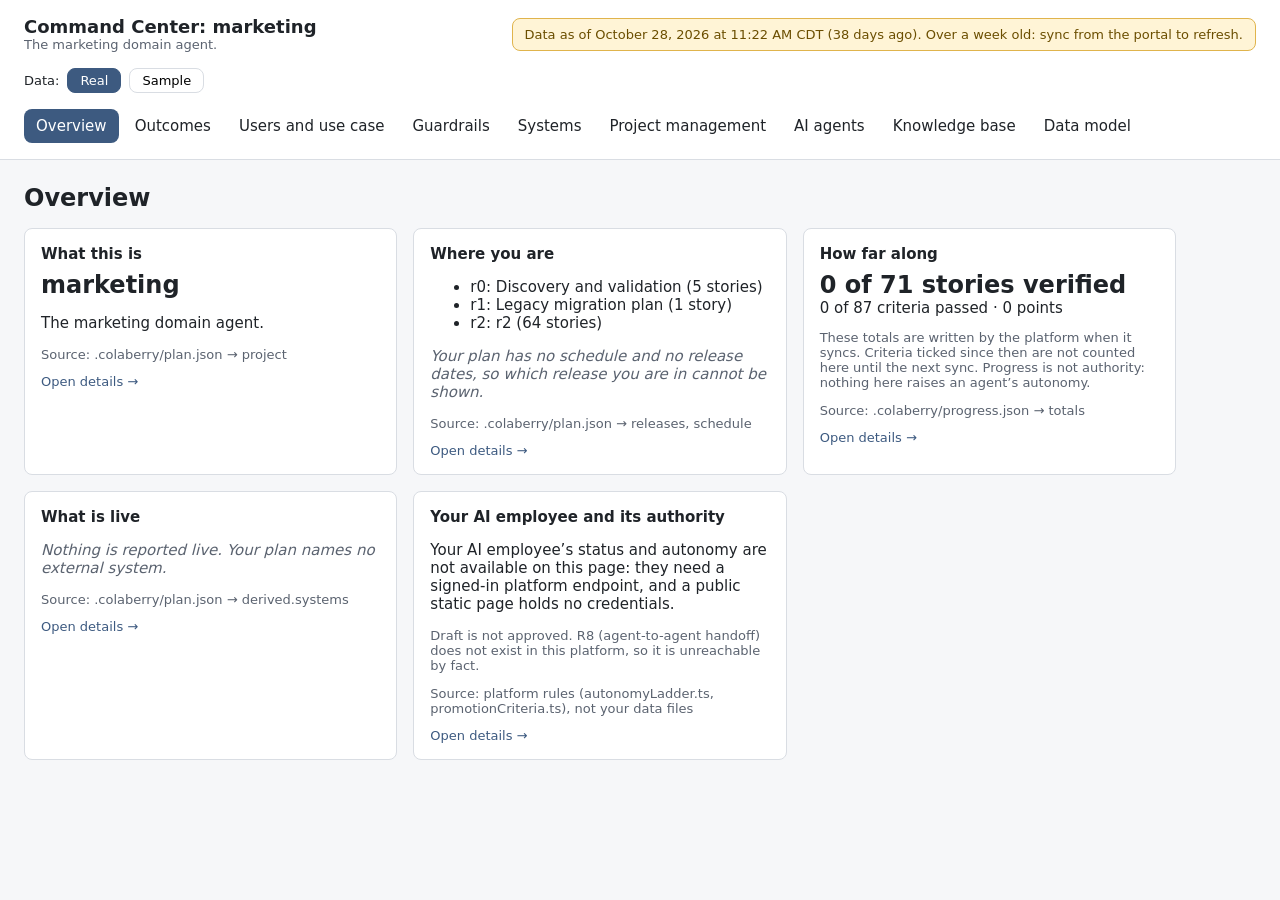
==== index.html @ 94a4d1ff "STORY-000: build the Command Center Static nine-tab Command Center with index.html at the repo root," ====
<!doctype html>
<html lang="en">
<head>
  <meta charset="utf-8">
  <meta name="viewport" content="width=device-width, initial-scale=1">
  <title>Command Center: Marketing Intelligence &amp; Brand</title>
  <link rel="stylesheet" href="assets/tokens.css">
  <link rel="stylesheet" href="assets/app.css">
</head>
<body>
  <div id="app"><p style="padding:24px">Loading the Command Center…</p></div>
  <noscript><p style="padding:24px">The Command Center needs JavaScript to read its data files.</p></noscript>
  <script src="assets/data.js"></script>
  <script src="assets/sample.js"></script>
  <script src="assets/ui.js"></script>
  <script src="assets/chat.js"></script>
  <script src="assets/tabs-plan.js"></script>
  <script src="assets/tabs-work.js"></script>
  <script src="assets/app.js"></script>
</body>
</html>
---- assets/tokens.css ----
/*
 * Design tokens: the ONLY place colours, spacing and type are defined.
 * No brand colours have been chosen for this project yet, so this is a neutral palette.
 * Changing the brand later means editing this file and nothing else.
 */
:root {
  --color-bg: #f6f7f9;
  --color-surface: #ffffff;
  --color-border: #d9dde3;
  --color-text: #1f2328;
  --color-text-muted: #5b6370;
  --color-accent: #3d5a80;
  --color-accent-text: #ffffff;

  /* Status colours. Grey means "unknown", never "fine". */
  --color-status-unknown: #8a919c;
  --color-warning-bg: #fff4d6;
  --color-warning-border: #e0b44c;
  --color-warning-text: #6b4e00;
  --color-error-bg: #fde8e8;
  --color-error-border: #d97070;
  --color-error-text: #7a1f1f;
  --color-sample-bg: #fdeaf3;
  --color-sample-border: #c2457f;
  --color-sample-text: #7a1f4b;
  --color-info-bg: #e9eef6;
  --color-info-border: #9fb1cc;

  --space-1: 4px;
  --space-2: 8px;
  --space-3: 12px;
  --space-4: 16px;
  --space-6: 24px;
  --space-8: 32px;

  --radius: 8px;
  --font-body: system-ui, -apple-system, "Segoe UI", Roboto, sans-serif;
  --font-mono: ui-monospace, "Cascadia Mono", Consolas, monospace;
  --text-sm: 13px;
  --text-md: 15px;
  --text-lg: 18px;
  --text-xl: 24px;
}
---- assets/app.css ----
/* Layout and components. Colours come only from tokens.css. */
* { box-sizing: border-box; }
body {
  margin: 0;
  font-family: var(--font-body);
  font-size: var(--text-md);
  color: var(--color-text);
  background: var(--color-bg);
}
a { color: var(--color-accent); }
code { font-family: var(--font-mono); font-size: var(--text-sm); }

.header {
  background: var(--color-surface);
  border-bottom: 1px solid var(--color-border);
  padding: var(--space-4) var(--space-6);
}
.header-top { display: flex; flex-wrap: wrap; align-items: center; gap: var(--space-4); justify-content: space-between; }
.title { font-size: var(--text-lg); font-weight: 600; margin: 0; }
.subtitle { color: var(--color-text-muted); font-size: var(--text-sm); }

.data-stamp { font-size: var(--text-sm); padding: var(--space-2) var(--space-3); border-radius: var(--radius); border: 1px solid var(--color-border); }
.data-stamp.is-warning { background: var(--color-warning-bg); border-color: var(--color-warning-border); color: var(--color-warning-text); }
.data-stamp.is-error { background: var(--color-error-bg); border-color: var(--color-error-border); color: var(--color-error-text); }

.mode-switch { display: flex; gap: var(--space-2); align-items: center; font-size: var(--text-sm); }
.mode-switch button { border: 1px solid var(--color-border); background: var(--color-surface); padding: var(--space-1) var(--space-3); border-radius: var(--radius); cursor: pointer; font: inherit; }
.mode-switch button[aria-pressed="true"] { background: var(--color-accent); color: var(--color-accent-text); border-color: var(--color-accent); }

.tabs { display: flex; flex-wrap: wrap; gap: var(--space-1); margin-top: var(--space-4); }
.tabs a { text-decoration: none; padding: var(--space-2) var(--space-3); border-radius: var(--radius); color: var(--color-text); }
.tabs a[aria-current="page"] { background: var(--color-accent); color: var(--color-accent-text); }

main { padding: var(--space-6); max-width: 1200px; }
h2 { font-size: var(--text-xl); margin: 0 0 var(--space-4); }

.banner { border-radius: var(--radius); padding: var(--space-3) var(--space-4); margin-bottom: var(--space-4); border: 1px solid var(--color-info-border); background: var(--color-info-bg); }
.banner.is-sample { background: var(--color-sample-bg); border-color: var(--color-sample-border); color: var(--color-sample-text); font-weight: 600; }
.banner.is-error { background: var(--color-error-bg); border-color: var(--color-error-border); color: var(--color-error-text); }

.cards { display: grid; grid-template-columns: repeat(auto-fill, minmax(320px, 1fr)); gap: var(--space-4); }
.card { position: relative; display: block; background: var(--color-surface); border: 1px solid var(--color-border); border-radius: var(--radius); padding: var(--space-4); color: inherit; text-decoration: none; }
.card:hover { border-color: var(--color-accent); }
.card h3 { margin: 0 0 var(--space-2); font-size: var(--text-md); }
.card .more { display: block; margin-top: var(--space-3); font-size: var(--text-sm); color: var(--color-accent); }
.card .source { display: block; margin-top: var(--space-2); font-size: var(--text-sm); color: var(--color-text-muted); }
.sample-tag { position: absolute; top: var(--space-2); right: var(--space-2); background: var(--color-sample-border); color: var(--color-accent-text); font-size: 11px; font-weight: 700; padding: 2px var(--space-2); border-radius: var(--radius); letter-spacing: 0.04em; }

.big { font-size: var(--text-xl); font-weight: 600; }
.muted { color: var(--color-text-muted); font-size: var(--text-sm); }
.empty { color: var(--color-text-muted); font-style: italic; }
.dot { display: inline-block; width: 10px; height: 10px; border-radius: 50%; background: var(--color-status-unknown); margin-right: var(--space-2); vertical-align: middle; }

table { border-collapse: collapse; width: 100%; background: var(--color-surface); }
th, td { text-align: left; padding: var(--space-2) var(--space-3); border-bottom: 1px solid var(--color-border); font-size: var(--text-sm); vertical-align: top; }
.back { display: inline-block; margin-bottom: var(--space-4); }
h3 { font-size: var(--text-md); margin: var(--space-6) 0 var(--space-3); }

.gantt { background: var(--color-surface); border: 1px solid var(--color-border); border-radius: var(--radius); padding: var(--space-3); }
.gantt-row { display: grid; grid-template-columns: 220px 1fr 220px; gap: var(--space-3); align-items: center; padding: var(--space-1) 0; font-size: var(--text-sm); }
.gantt-track { position: relative; height: 14px; background: var(--color-bg); border-radius: var(--radius); }
.gantt-bar { position: absolute; top: 0; height: 14px; background: var(--color-accent); border-radius: var(--radius); }

.chat-panel { background: var(--color-surface); border: 1px solid var(--color-border); border-radius: var(--radius); padding: var(--space-4); }
.chat { display: flex; gap: var(--space-2); }
.chat-input { flex: 1; padding: var(--space-2); border: 1px solid var(--color-border); border-radius: var(--radius); font: inherit; }
.chat button { border: 1px solid var(--color-accent); background: var(--color-accent); color: var(--color-accent-text); border-radius: var(--radius); padding: var(--space-2) var(--space-4); font: inherit; cursor: pointer; }
.chat-answer { margin-top: var(--space-3); }
.placeholder { background: var(--color-surface); border: 1px solid var(--color-border); border-radius: var(--radius); padding: var(--space-6); }
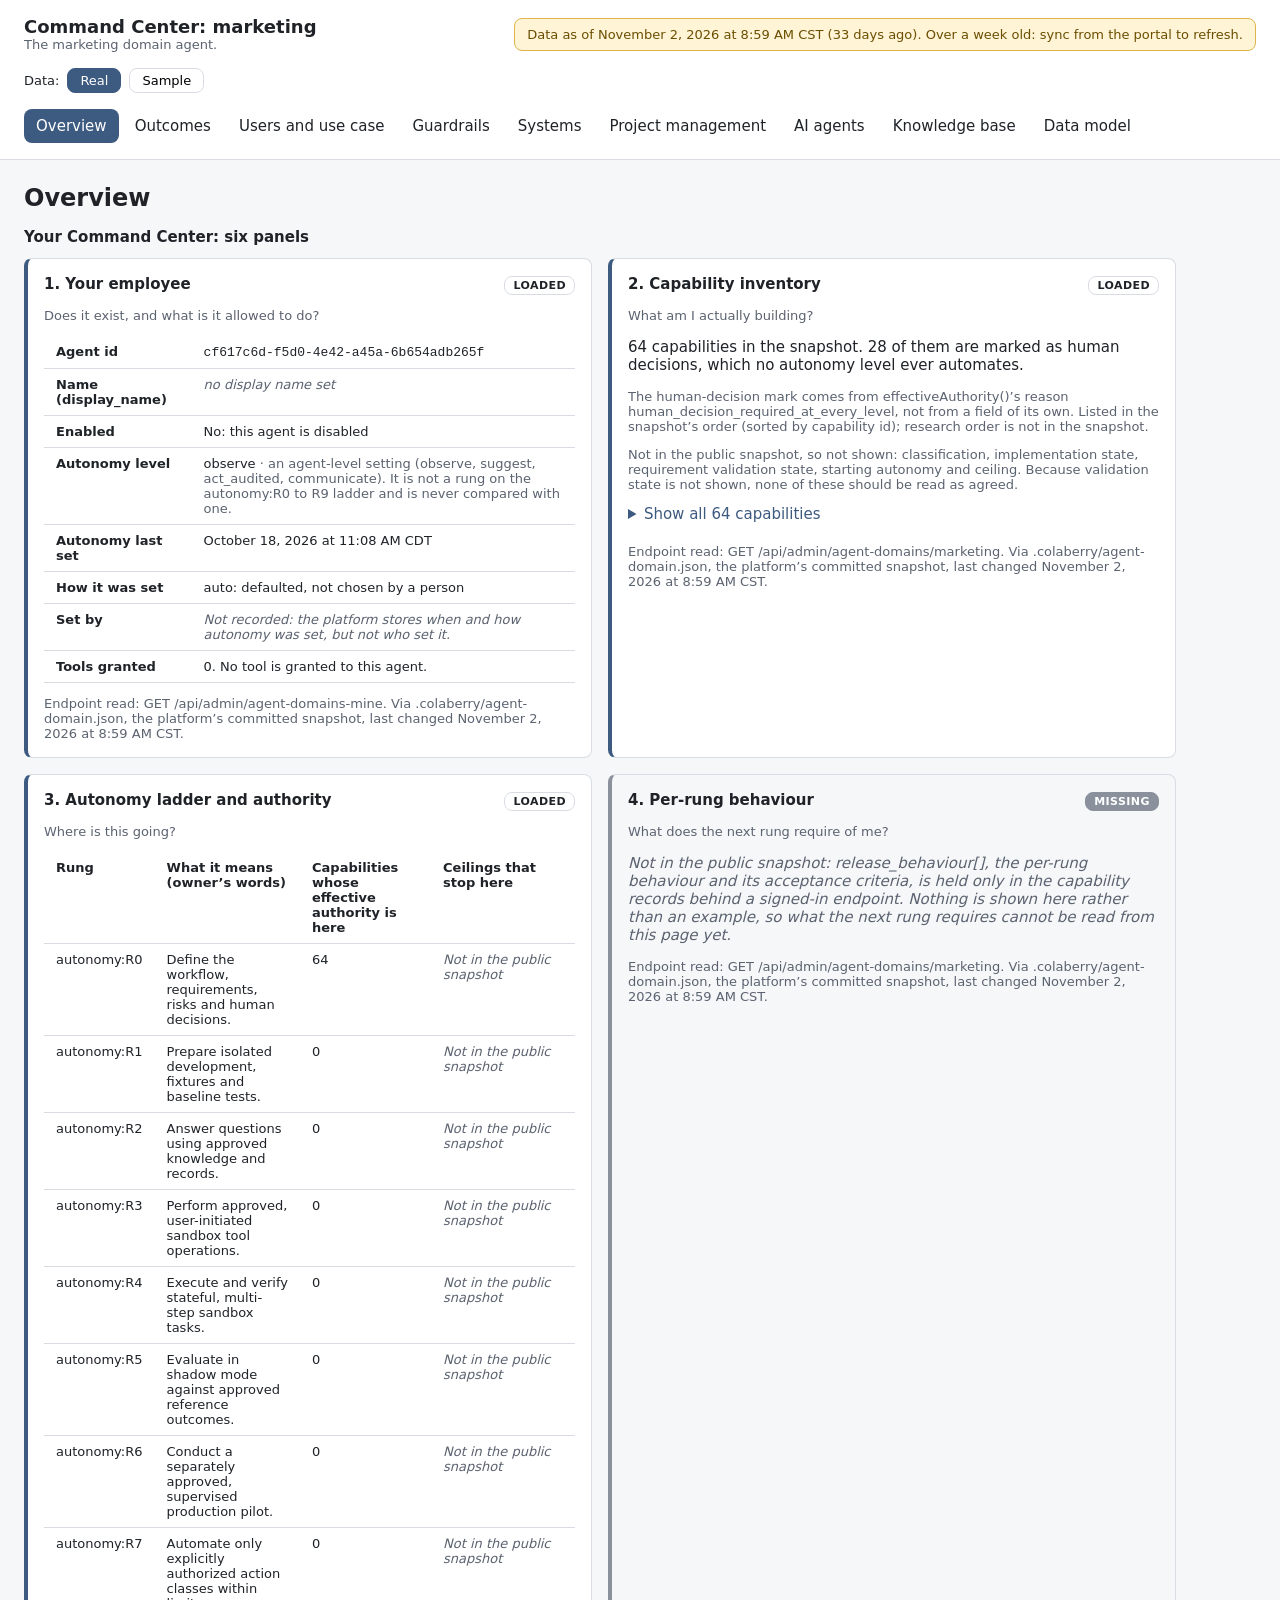
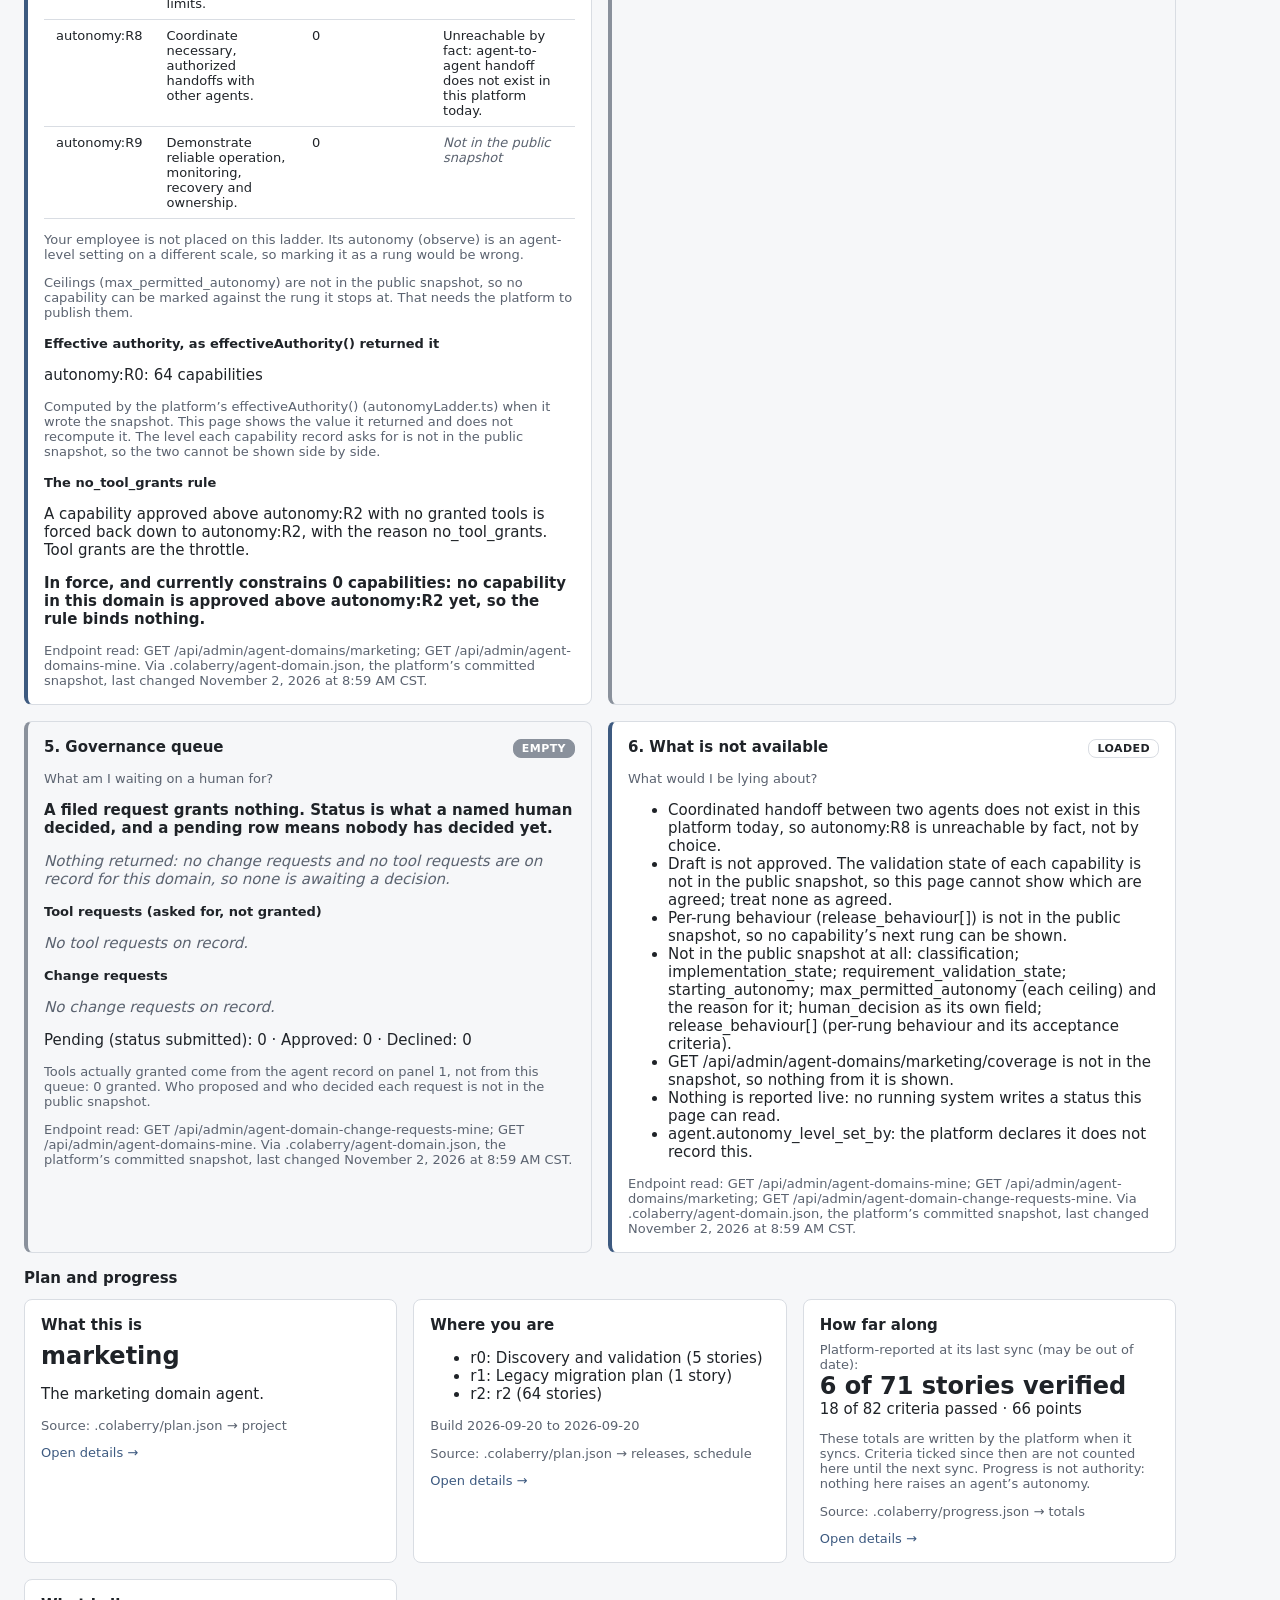
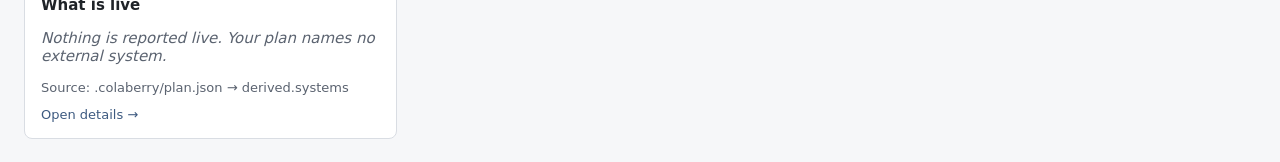
==== commit 50b24805: "STORY-000: add six snapshot-driven Command Center panels Adds the six marketing.STORY-000 panels to " ====
--- a/index.html
+++ b/index.html
@@ -16,6 +16,7 @@
   <script src="assets/chat.js"></script>
   <script src="assets/tabs-plan.js"></script>
   <script src="assets/tabs-work.js"></script>
+  <script src="assets/panels.js"></script>
   <script src="assets/app.js"></script>
 </body>
 </html>
--- a/assets/app.css
+++ b/assets/app.css
@@ -66,4 +66,27 @@
 .chat-input { flex: 1; padding: var(--space-2); border: 1px solid var(--color-border); border-radius: var(--radius); font: inherit; }
 .chat button { border: 1px solid var(--color-accent); background: var(--color-accent); color: var(--color-accent-text); border-radius: var(--radius); padding: var(--space-2) var(--space-4); font: inherit; cursor: pointer; }
 .chat-answer { margin-top: var(--space-3); }
+/* The six STORY-000 panels. Each state looks different, and says its state in words too. */
+.section-title { margin-top: var(--space-4); }
+.panels { display: grid; grid-template-columns: repeat(auto-fill, minmax(520px, 1fr)); gap: var(--space-4); }
+@media (max-width: 600px) { .panels { grid-template-columns: 1fr; } }
+.panel { background: var(--color-surface); border: 1px solid var(--color-border); border-left-width: 4px; border-radius: var(--radius); padding: var(--space-4); min-width: 0; overflow-x: auto; }
+.panel-head { display: flex; justify-content: space-between; align-items: baseline; gap: var(--space-3); }
+.panel h3 { margin: 0; }
+.panel h4 { margin: var(--space-4) 0 var(--space-2); font-size: var(--text-sm); }
+.panel .source { font-size: var(--text-sm); color: var(--color-text-muted); margin-bottom: 0; }
+.state-badge { font-size: 11px; font-weight: 700; letter-spacing: 0.04em; text-transform: uppercase; padding: 2px var(--space-2); border-radius: var(--radius); border: 1px solid var(--color-border); white-space: nowrap; }
+.panel.is-loaded { border-left-color: var(--color-accent); }
+.panel.is-loading { border-style: dashed; border-color: var(--color-info-border); background: var(--color-info-bg); }
+.panel.is-loading .state-badge { background: var(--color-info-bg); border-color: var(--color-info-border); }
+.panel.is-empty, .panel.is-missing { border-left-color: var(--color-status-unknown); background: var(--color-bg); }
+.panel.is-empty .state-badge, .panel.is-missing .state-badge { background: var(--color-status-unknown); border-color: var(--color-status-unknown); color: var(--color-accent-text); }
+.panel.is-invalid { border-color: var(--color-error-border); background: var(--color-error-bg); }
+.panel.is-invalid .state-badge { background: var(--color-error-border); border-color: var(--color-error-border); color: var(--color-accent-text); }
+.loading-text { color: var(--color-text); font-weight: 600; }
+.disclosure { font-weight: 600; }
+.big-ish { font-size: var(--text-md); font-weight: 600; }
+.warning-text { color: var(--color-warning-text); background: var(--color-warning-bg); padding: var(--space-2); border-radius: var(--radius); }
+.panels-off { background: var(--color-surface); border: 1px dashed var(--color-border); border-radius: var(--radius); padding: var(--space-4); }
+details summary { cursor: pointer; color: var(--color-accent); margin: var(--space-2) 0; }
 .placeholder { background: var(--color-surface); border: 1px solid var(--color-border); border-radius: var(--radius); padding: var(--space-6); }
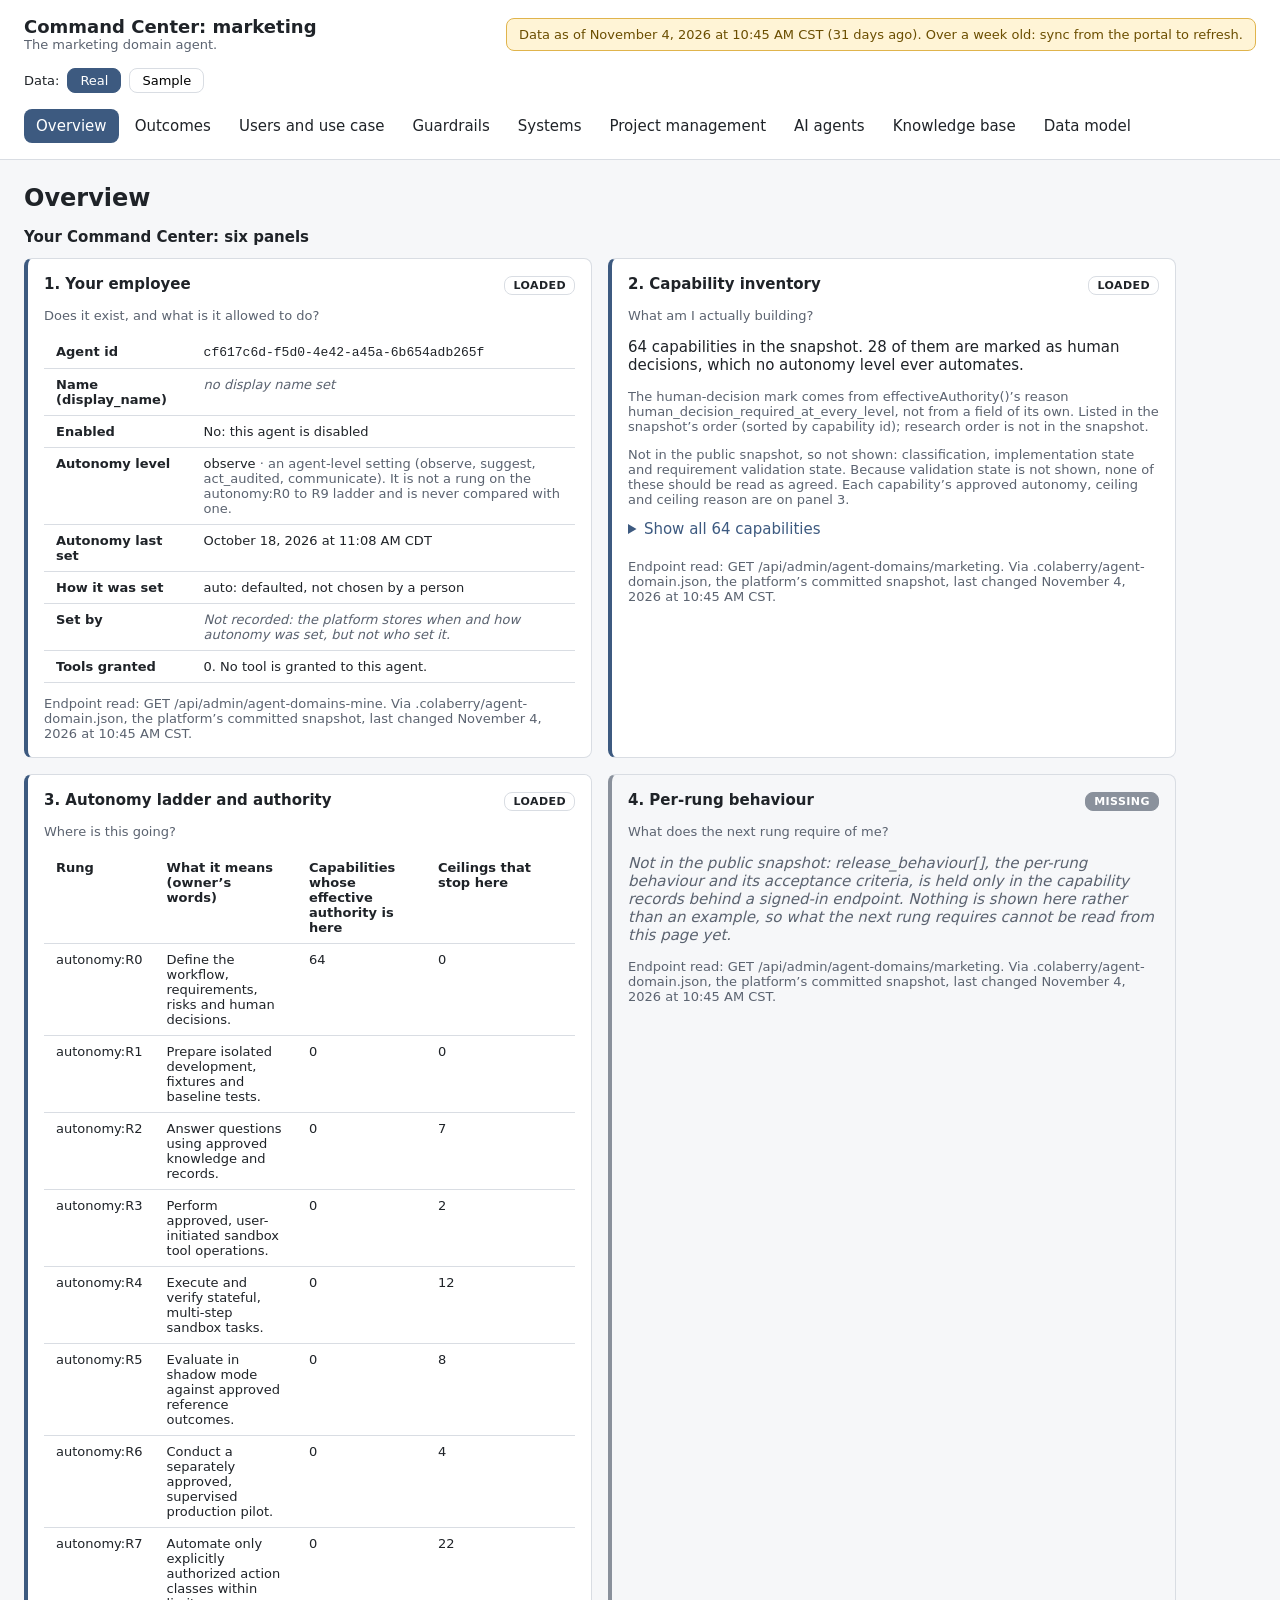
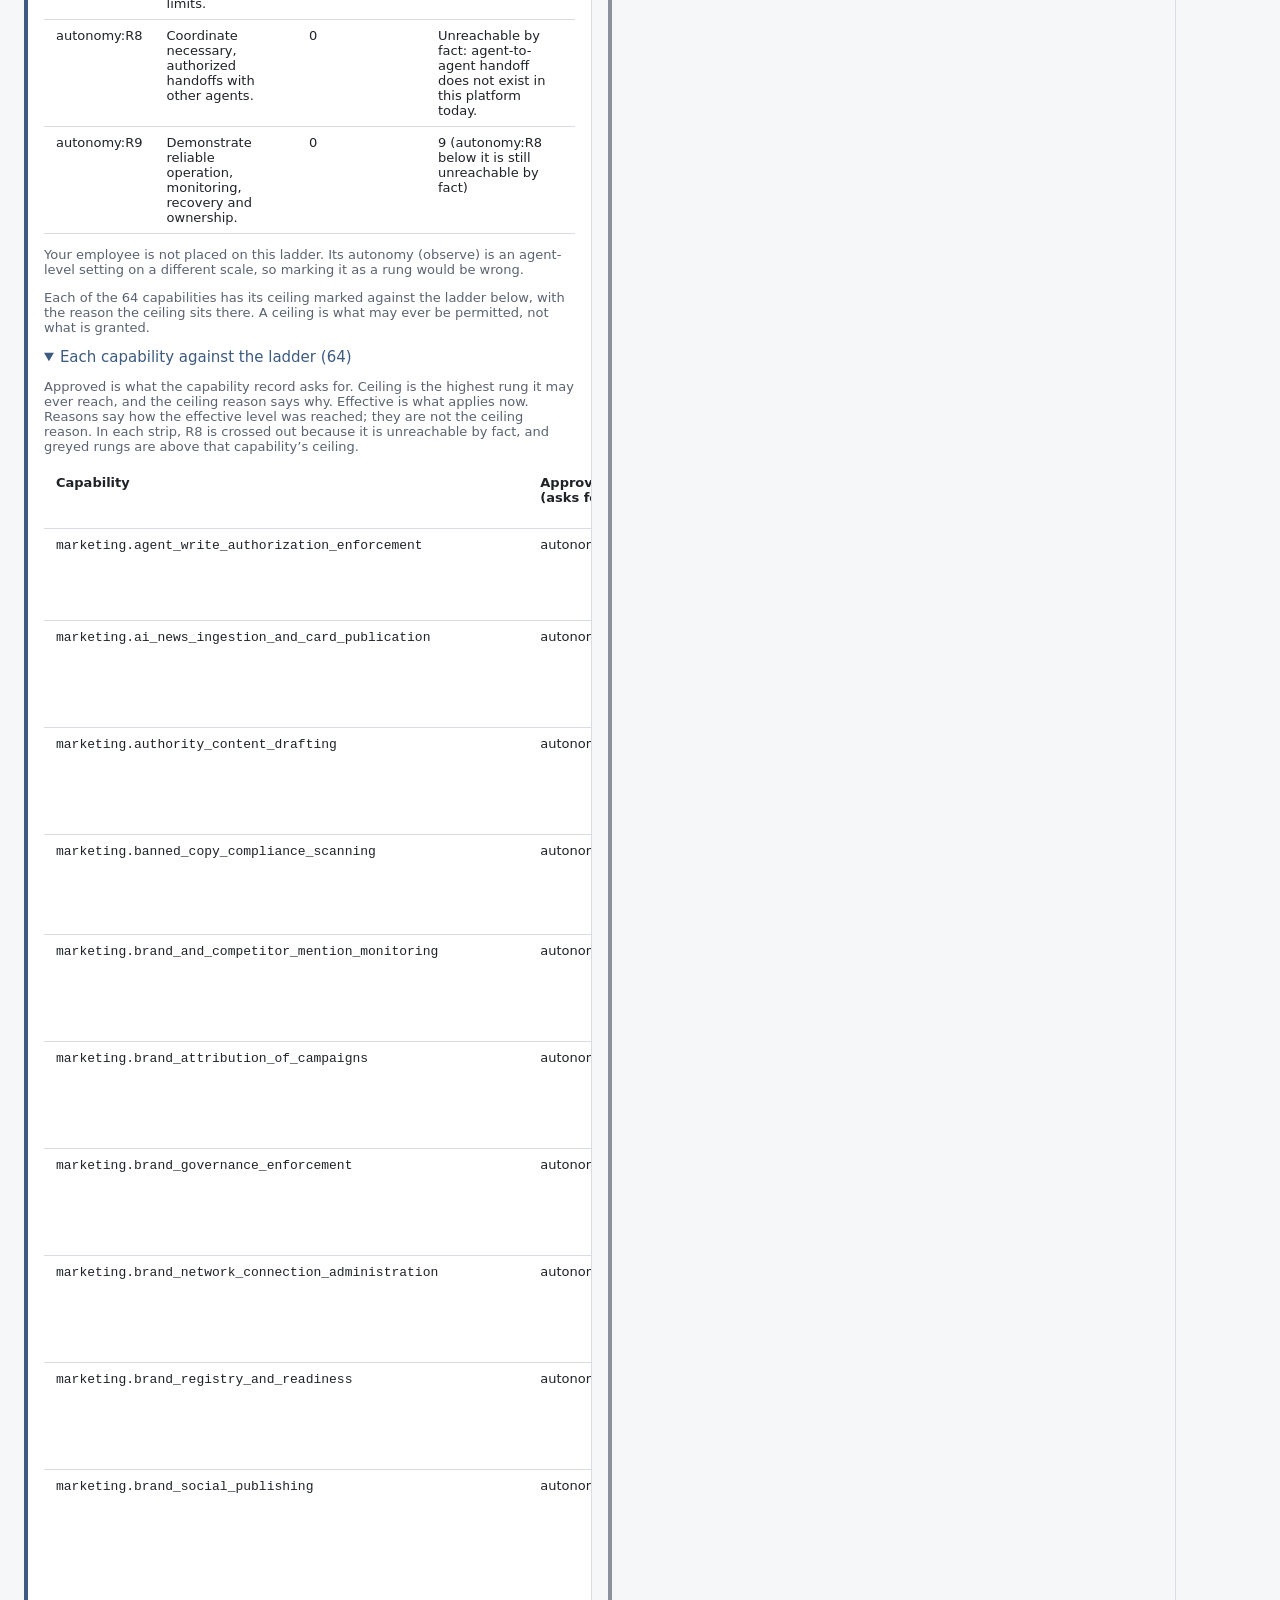
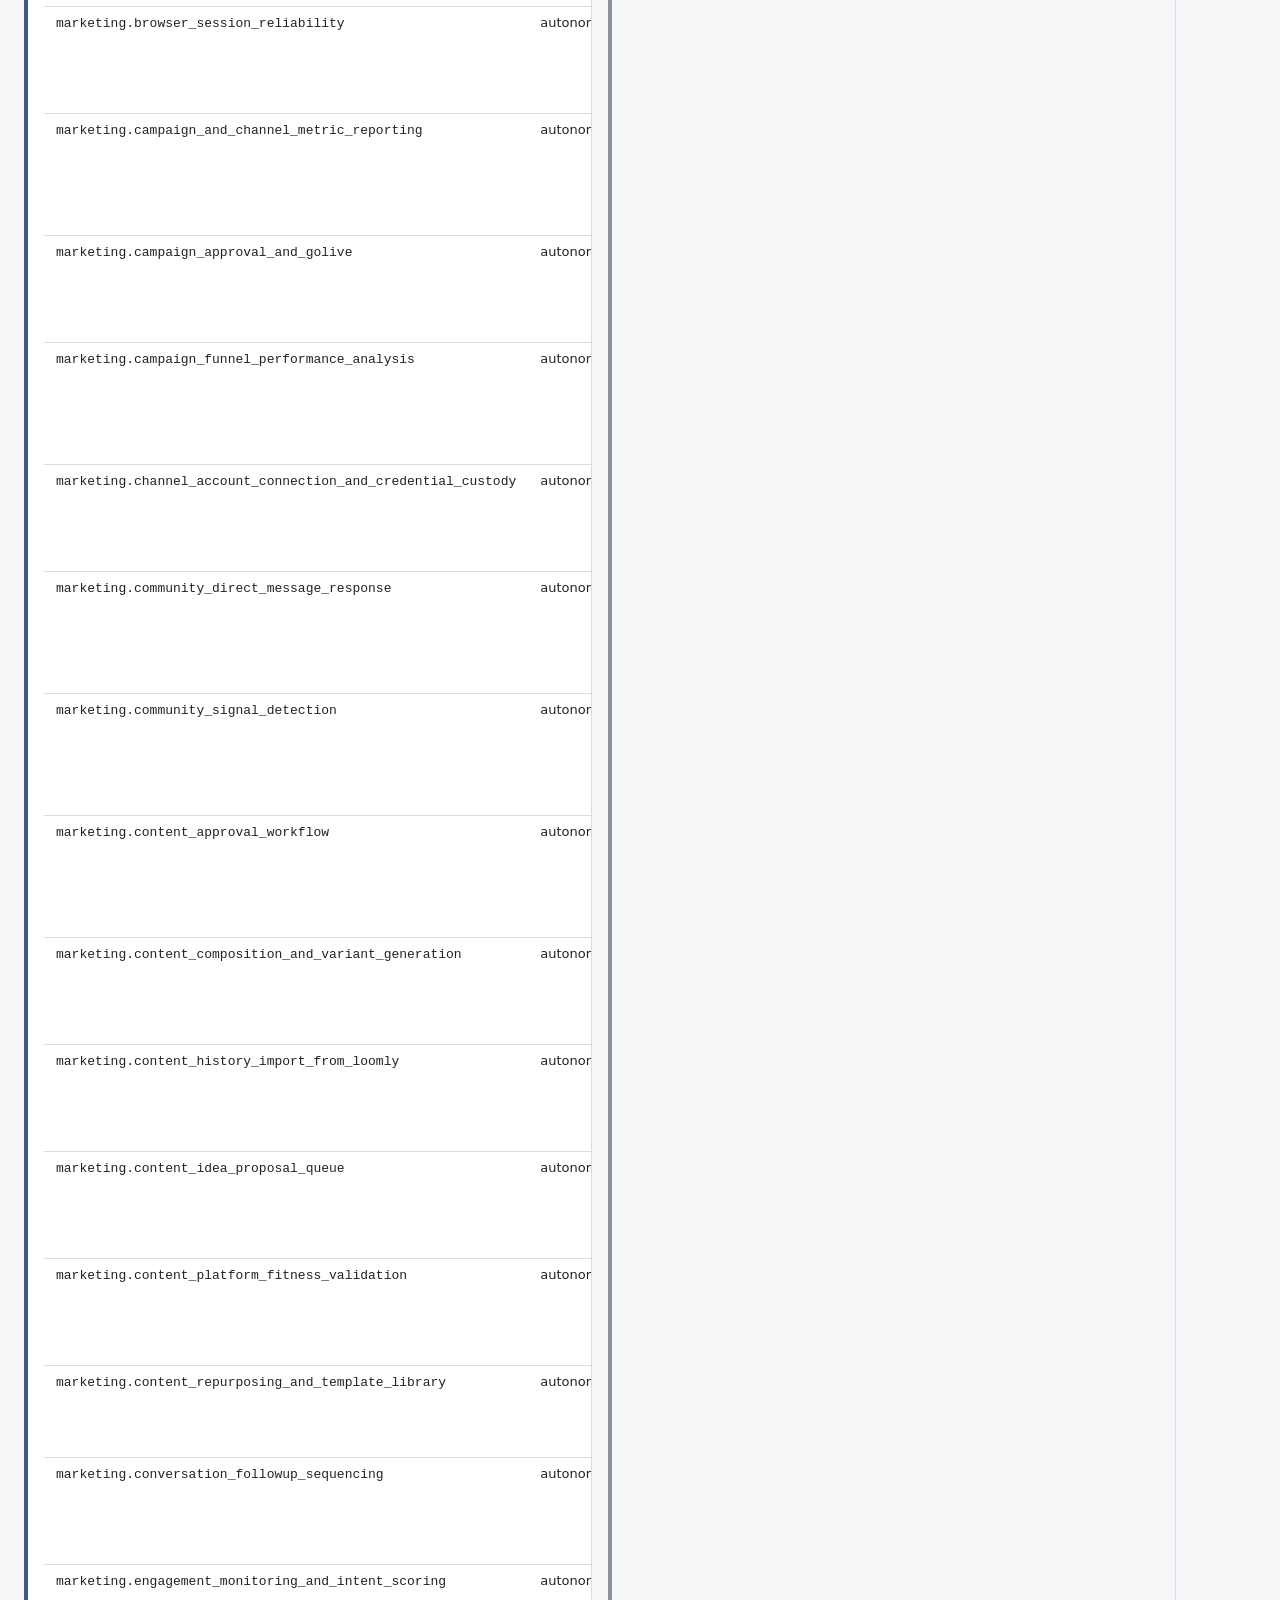
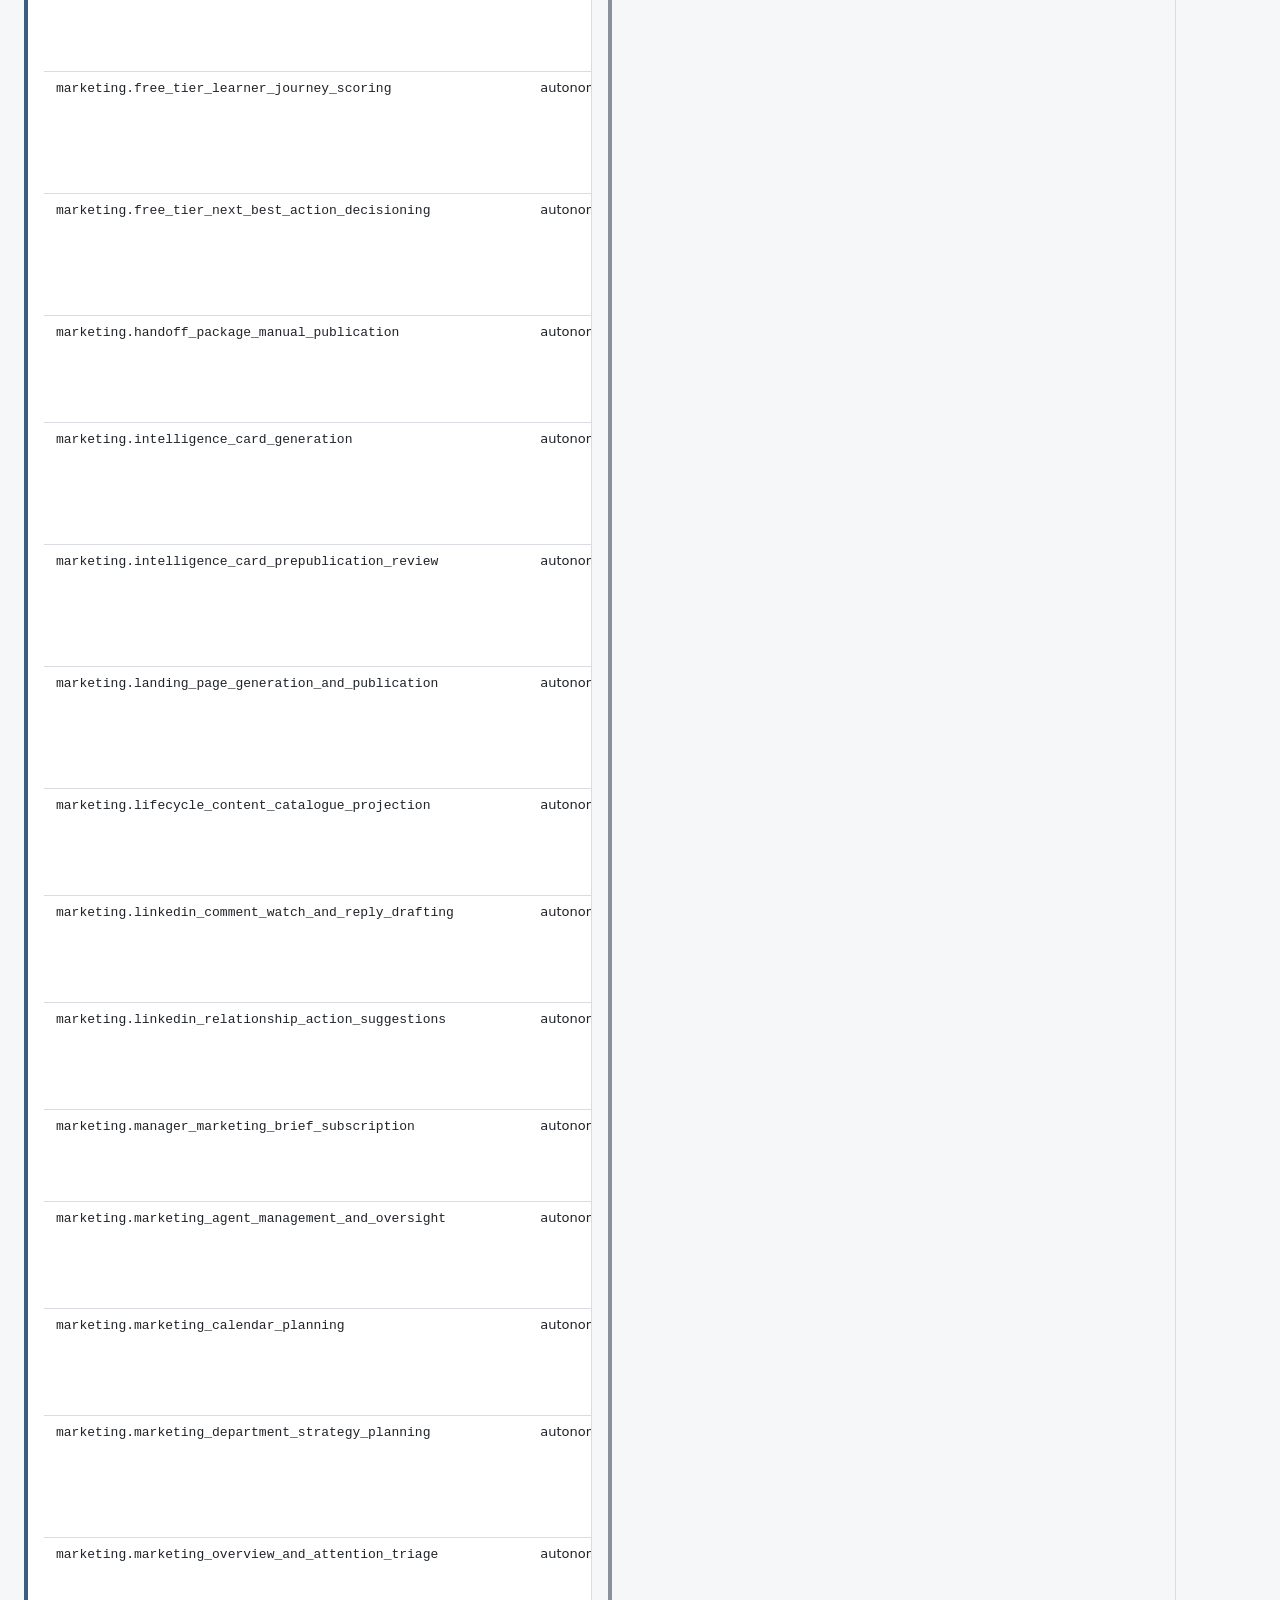
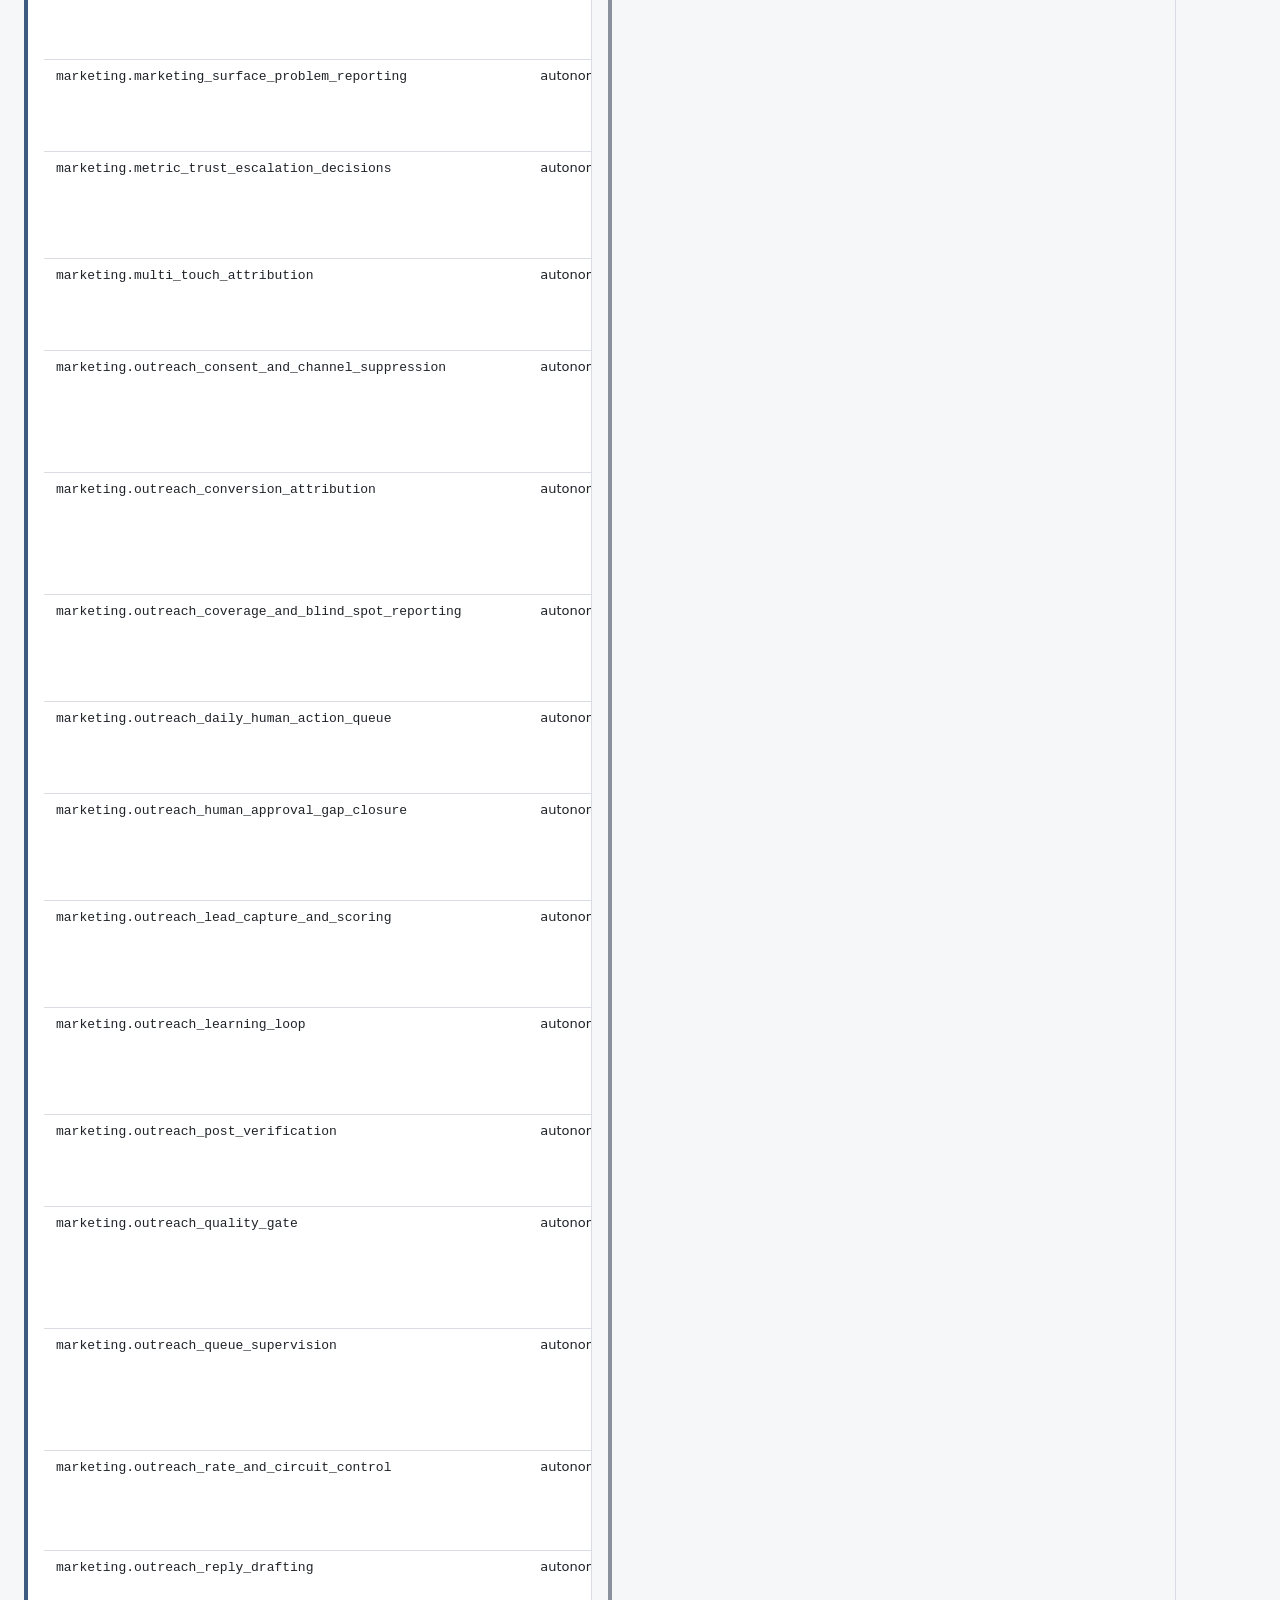
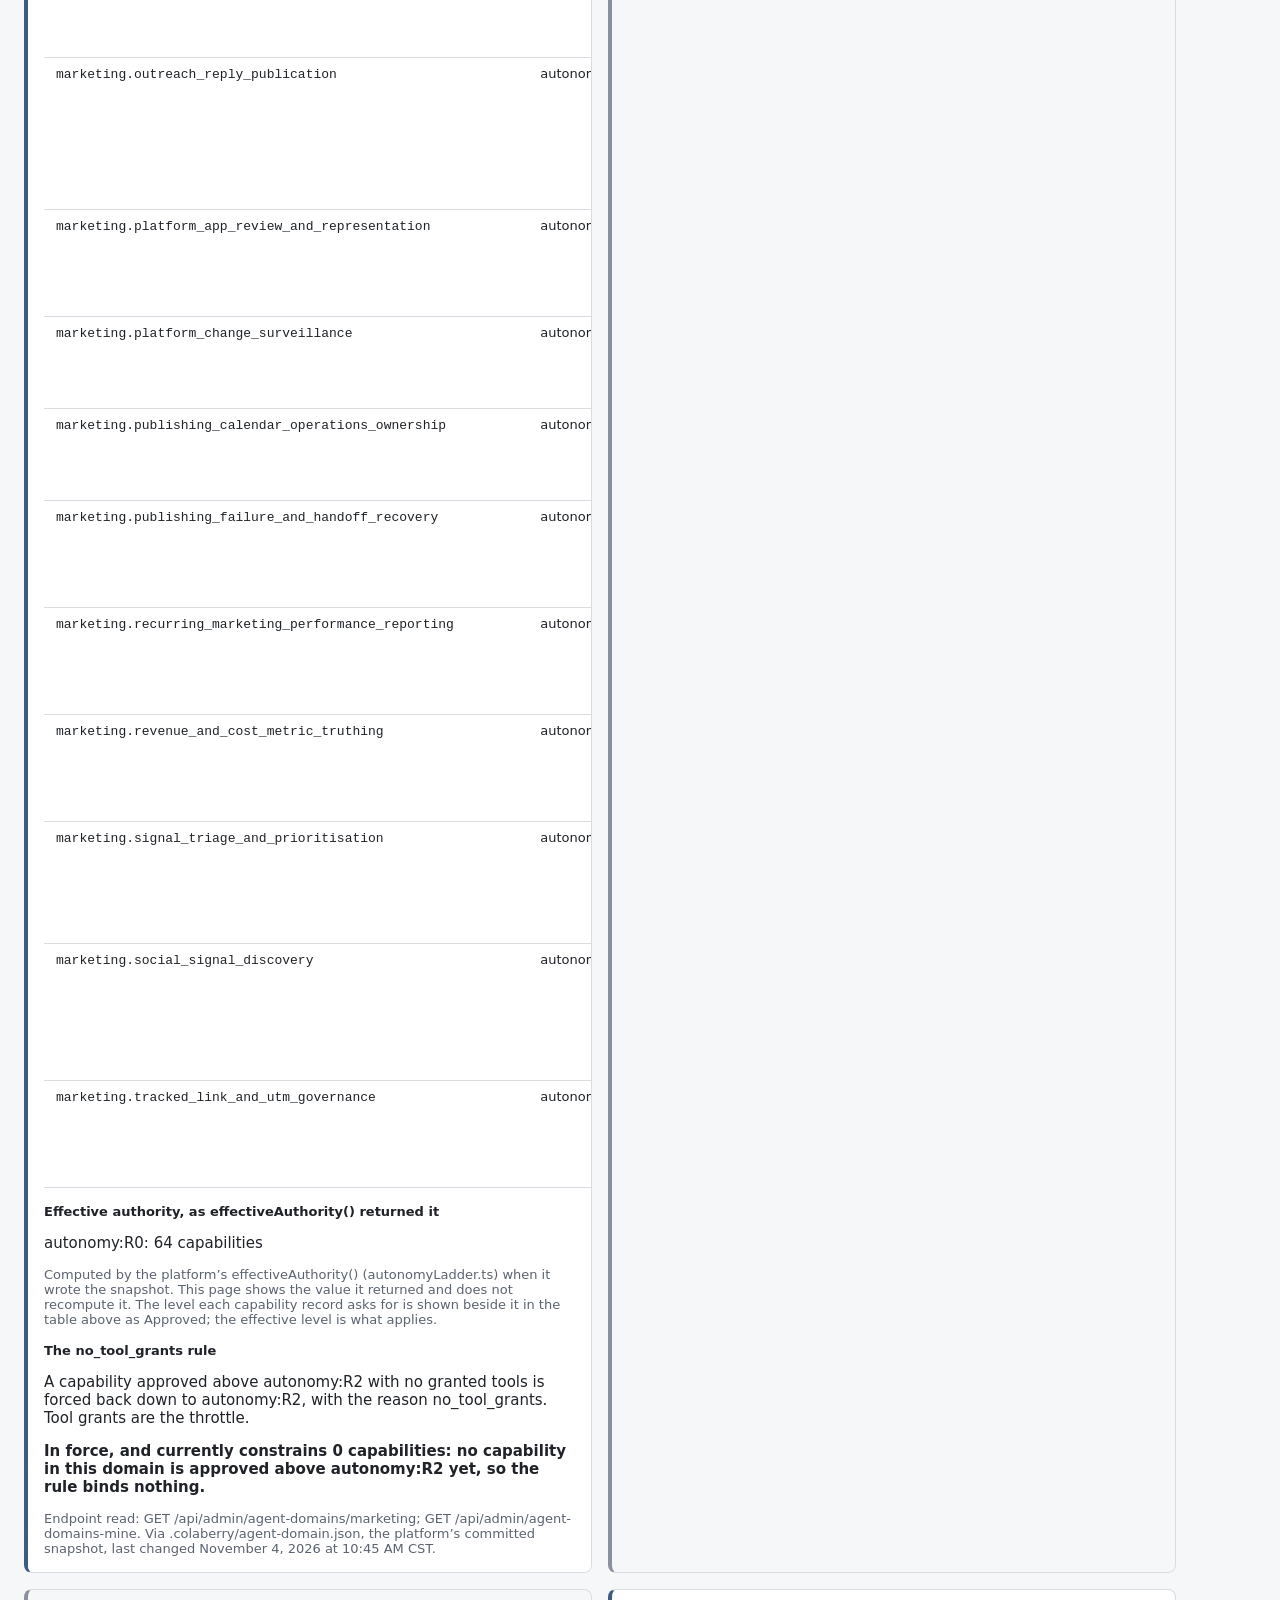
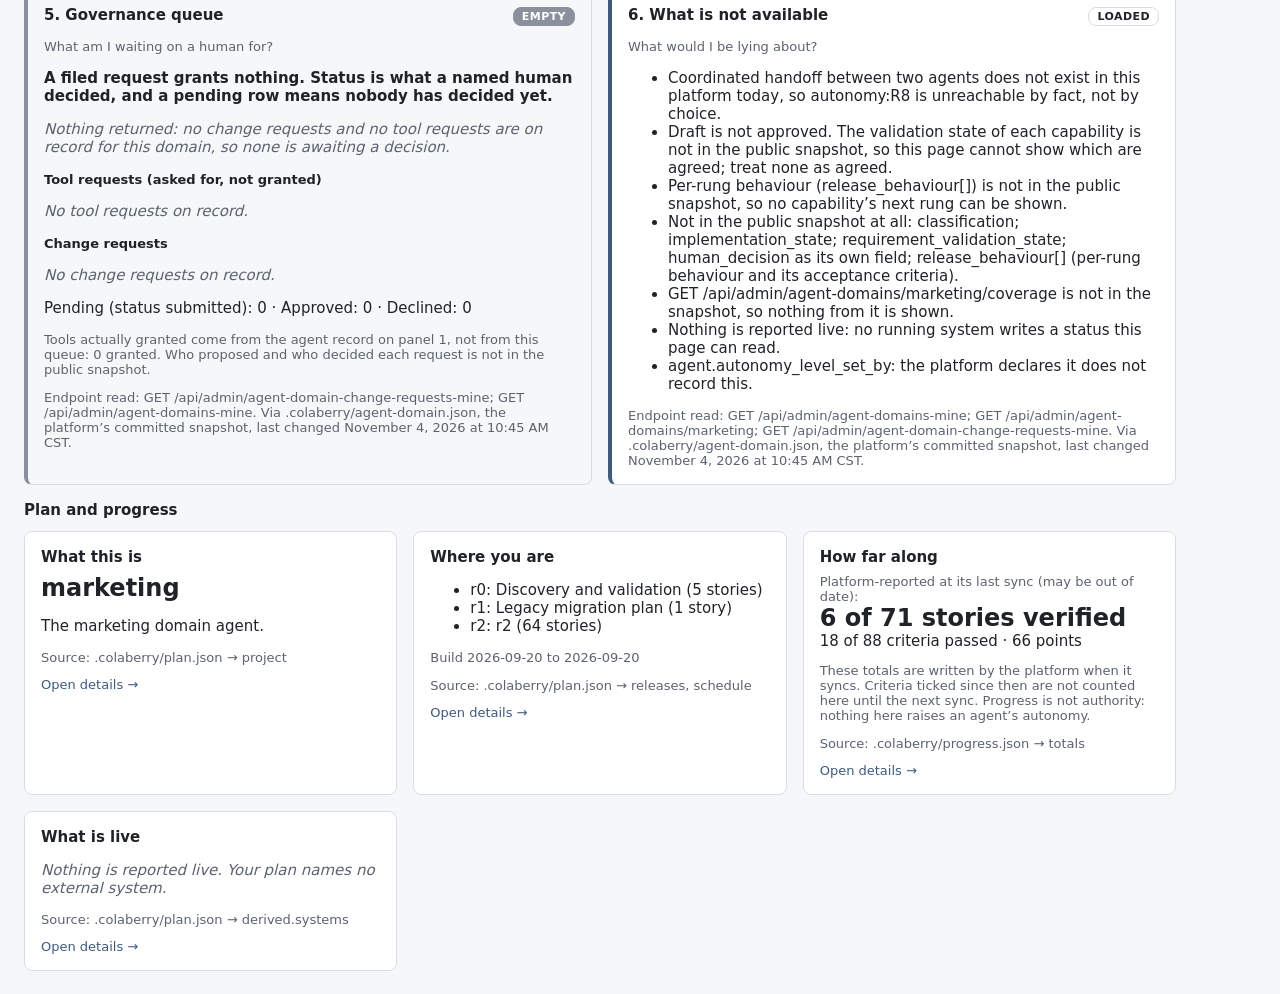
==== commit 9175cdc1: "STORY-000: display capability autonomy ceilings Panel 3 now marks each of the 64 capabilities agains" ====
--- a/index.html
+++ b/index.html
@@ -16,6 +16,7 @@
   <script src="assets/chat.js"></script>
   <script src="assets/tabs-plan.js"></script>
   <script src="assets/tabs-work.js"></script>
+  <script src="assets/ladder.js"></script>
   <script src="assets/panels.js"></script>
   <script src="assets/app.js"></script>
 </body>
--- a/assets/app.css
+++ b/assets/app.css
@@ -88,5 +88,14 @@
 .big-ish { font-size: var(--text-md); font-weight: 600; }
 .warning-text { color: var(--color-warning-text); background: var(--color-warning-bg); padding: var(--space-2); border-radius: var(--radius); }
 .panels-off { background: var(--color-surface); border: 1px dashed var(--color-border); border-radius: var(--radius); padding: var(--space-4); }
+/* Panel 3: each capability against the ladder. Every state also has a word in its title. */
+.ceilings td { min-width: 90px; }
+.strip { display: inline-flex; gap: 2px; margin-bottom: var(--space-1); }
+.rung { display: inline-block; min-width: 26px; text-align: center; font-size: 11px; padding: 1px 2px; border: 1px solid var(--color-border); border-radius: 3px; background: var(--color-surface); }
+.rung.is-above, .rung.is-unknown { background: var(--color-bg); color: var(--color-status-unknown); border-style: dashed; }
+.rung.is-fact { background: var(--color-error-bg); color: var(--color-error-text); border-color: var(--color-error-border); text-decoration: line-through; }
+.rung.is-ceiling { border: 2px solid var(--color-accent); font-weight: 700; }
+.rung.is-effective { background: var(--color-accent); color: var(--color-accent-text); }
+.ceiling-sentence { display: block; font-size: var(--text-sm); }
 details summary { cursor: pointer; color: var(--color-accent); margin: var(--space-2) 0; }
 .placeholder { background: var(--color-surface); border: 1px solid var(--color-border); border-radius: var(--radius); padding: var(--space-6); }
